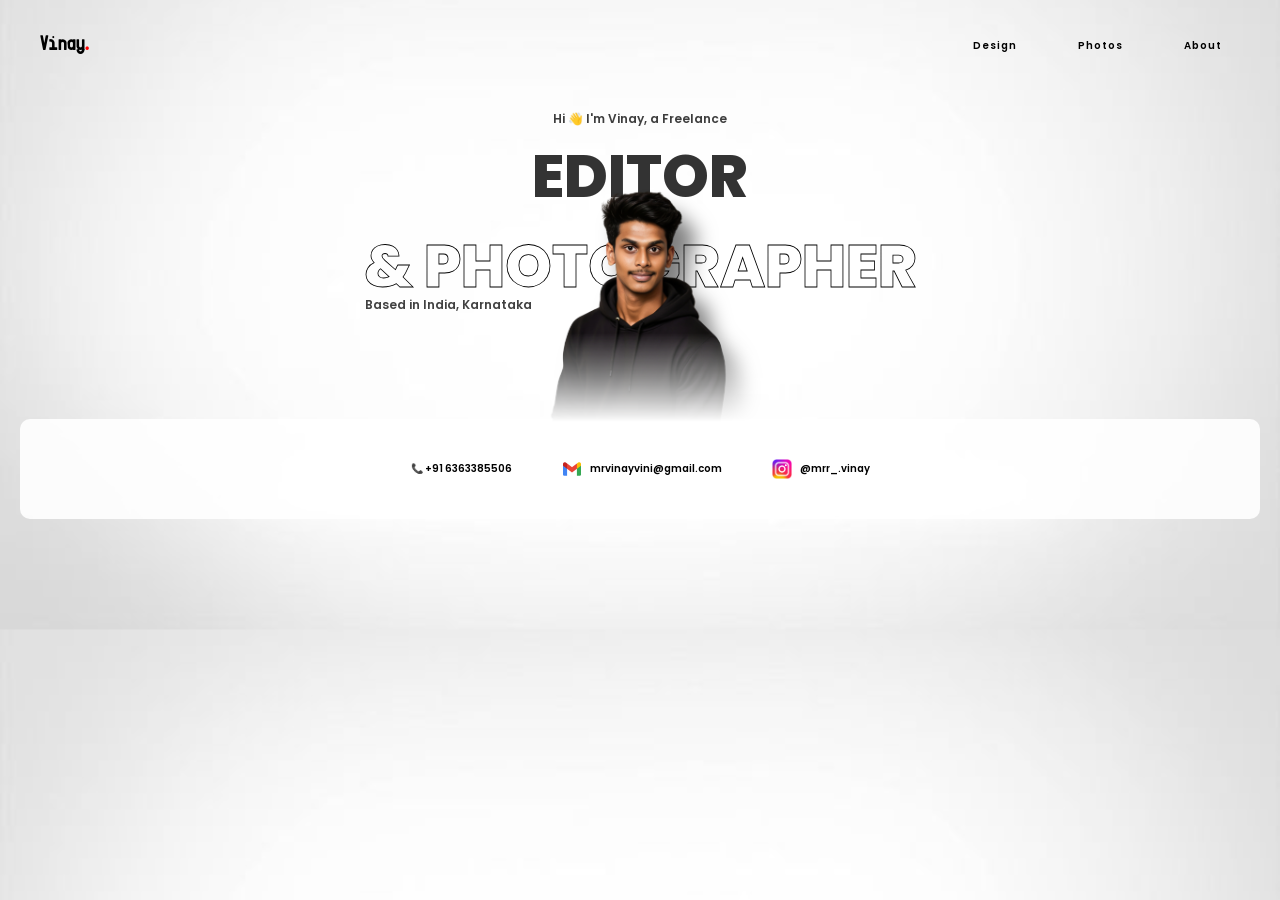
==== index.html @ d2a3b602 "Add files via upload" ====
<!DOCTYPE html>
<html lang="en">
<head>
    <meta charset="UTF-8">
    <meta name="viewport" content="width=device-width, initial-scale=1.0">
    <title>Vinay Portfolio</title>

    <!-- Favicon (For All Browsers) -->
    <link rel="icon" type="image/png" sizes="32x32" href="favicon1.png">
    <link rel="icon" type="image/png" sizes="16x16" href="favicon1.png">
    <link rel="shortcut icon" href="favicon1.png" type="image/png">

    <!-- Google Font: Poppins -->
    <link href="https://fonts.googleapis.com/css2?family=Poppins:wght@400;600;700;800&display=swap" rel="stylesheet">

    <style>
        @font-face {
    font-family: 'Targa';
    src: url('Targa.ttf') format('truetype');
}

        /*  About Section */
.about-section {
    display: flex;
    justify-content: space-between;
    align-items: center;
    padding: 120px 80px;
    margin-top: 200px;
    background: rgba(255, 255, 255, 0.9);
    border-radius: 20px;
}

.about-left {
    width: 50%;
    text-align: left;
}

.about-left h2 {
    font-size: 32px;
    margin-bottom: 20px;
}

.about-left p {
    font-size: 14px;
    line-height: 1.8;
    color: #333;
}

.about-right {
    width: 40%;
    text-align: right;
}

.about-right img {
    width: 300px;
    border-radius: 20px;
    box-shadow: 0px 20px 40px rgba(0,0,0,0.2);
}
/* Contact Section */
.contact-section {
    margin-top: 50px;
    padding: 40px;
    background: rgba(255, 255, 255, 0.9);
    border-radius: 10px;
}

.contact-row {
    display: flex;
    justify-content: center;
    align-items: center;
    gap: 50px;
    flex-wrap: wrap;
}

.contact-item {
    font-size: 10px;
    font-weight: 600;
}

.contact-item a {
    text-decoration: none;
    color: black;
    display: flex;
    align-items: center;
    gap: 8px;
    transition: 0.3s;
}

.contact-item a:hover {
    color: red;
}

.contact-item img {
    width: 20px;
    height: 20px;
}


/* Smooth Scroll */
html {
    scroll-behavior: smooth;
}

        body {
            font-family: 'Poppins', sans-serif;
            margin: 0;
            padding: 20px;
            background-image: url('backg.jpg');
            background-size: cover;
            background-position: center;
            text-align: center;
            cursor: pointer;
        }

        /* Top Left Logo */
        .logo {
            position: fixed;
            top: 30px;
            left: 40px;
            font-family: 'Targa', sans-serif;
            font-size: 18px;
            font-weight: 700;
            letter-spacing: 1px;
            z-index: 999;
            color: black;
        }

        .logo span {
            color: red;
        }

        /* Top Right Navigation */
        .nav {
            position: fixed;
            top: 30px;
            right: 40px;
            display: flex;
            gap: 25px;
            z-index: 999;
        }

        .nav a {
            text-decoration: none;
            font-size: 10px;
            font-weight: 600;
            letter-spacing: 1px;
            color: black;
            padding: 8px 18px;
            border-radius: 30px;
            transition: all 0.3s ease;
        }

        .nav a:hover {
            background-color: black;
            color: white;
        }

        .hero-text {
            font-size: 12px;
            font-weight: 600;
            color: rgb(61, 61, 61);
            transform: translateY(50px);
            margin-top: 40px;
            margin-bottom: 20px;
        }

        .container {
            position: relative;
            display: inline-block;
            margin-top: 10px;
        }

        /* Background Text */
        .background-text {
            position: absolute;
            top: 50%;
            left: 50%;
            transform: translate(-50%, -60%);
            font-size: 60px;
            font-weight: 800;
            white-space: nowrap;
            z-index: 1;
        }

        .web {
            color: rgba(0, 0, 0, 0.8);
        }

        .photo {
            color: transparent;
            -webkit-text-stroke: 0.8px black;
        }

        /* Profile Image */
        .profile-img {
            width: 250px;
            position: relative;
            z-index: 2;
            transform: translateY(60px);
            transition: transform 0.2s ease;
            mask-image: linear-gradient(to bottom, black 65%, transparent 100%);
            -webkit-mask-image: linear-gradient(to bottom, black 65%, transparent 100%);
            filter: drop-shadow(15px 20px 10px rgba(0, 0, 0, 0.5));
        }

        .location-text {
            position: absolute;
            top: 72%;
            left: -150px;
            font-size: 12px;
            font-weight: 600;
            color: rgb(65, 65, 65);
            white-space: nowrap;
        }
    </style>
</head>

<body>

    <!-- Logo -->
    <div class="logo">
        Vinay<span>.</span>
    </div>

    <!--Navigation -->
    <div class="nav">
        <a href="#">Design</a>
        <a href="photo.html">Photos</a>
        <a href="about.html">About</a>

    </div>

    <div class="hero-text">
        Hi 👋 I'm Vinay, a Freelance
    </div>

    <div class="container">

        <div class="background-text">
            <span class="web">EDITOR</span><br>
            <span class="photo">& PHOTOGRAPHER</span>
        </div>

        <img src="VINAY DP.png" alt="Vinay's Photo" class="profile-img">

        <div class="location-text">
            Based in India, Karnataka
        </div>

    </div>
   <!-- CONTACT SECTION -->
<section class="contact-section">

    <div class="contact-row">

        <div class="contact-item">
            📞 +91 6363385506
        </div>

        <div class="contact-item">
            <a href="mailto:mrvinayvini@gmail.com">
                <img src="mail.png" alt="Mail Logo">
                mrvinayvini@gmail.com
            </a>
        </div>

        <div class="contact-item">
            <a href="https://instagram.com/mrr_.vinay" target="_blank">
                <img src="insta.png" alt="Instagram Logo">
                @mrr_.vinay
            </a>
        </div>

    </div>


    <!-- Image Movement Effect -->
    <script>
        const container = document.querySelector(".container");
        const image = document.querySelector(".profile-img");

        container.addEventListener("mousemove", (e) => {
            const rect = container.getBoundingClientRect();
            const x = e.clientX - rect.left;
            const y = e.clientY - rect.top;

            const moveX = (x - rect.width / 2) / 25;
            const moveY = (y - rect.height / 2) / 25;

            image.style.transform = `translateY(60px) translate(${moveX}px, ${moveY}px)`;
        });

        container.addEventListener("mouseleave", () => {
            image.style.transform = "translateY(60px)";
        });
    </script>

</body>
</html>
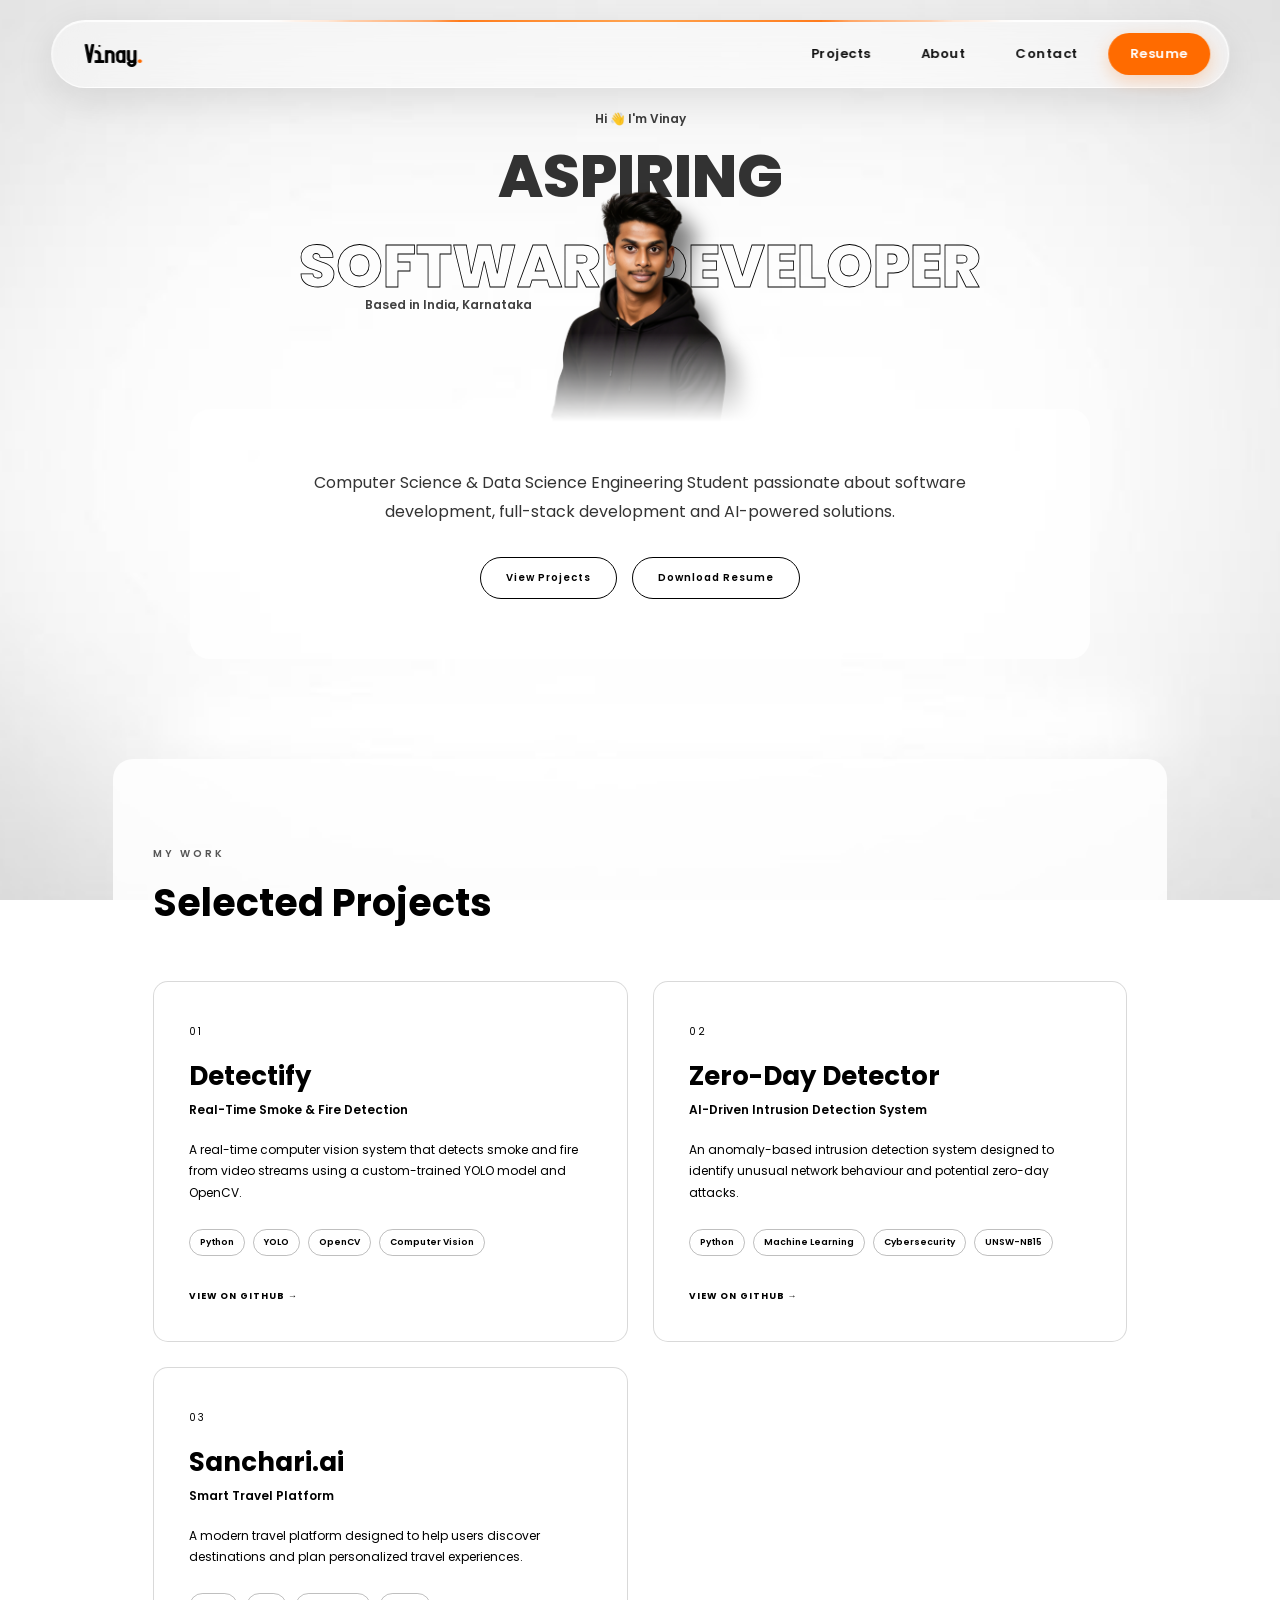
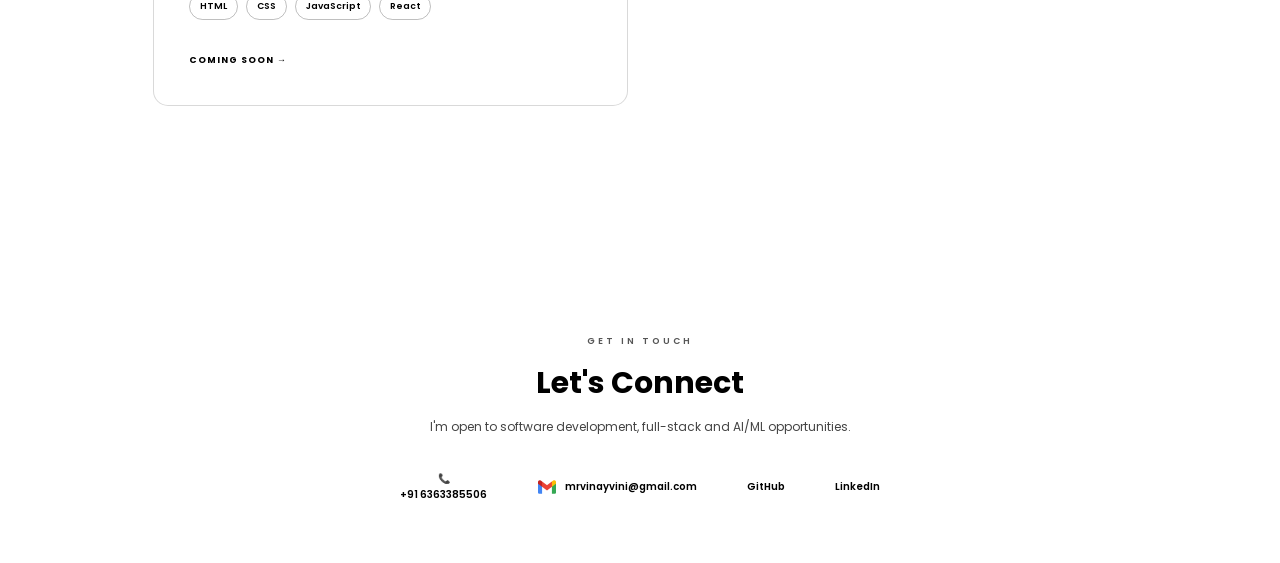
==== commit e966db26: "Updated portfolio header and about page" ====
--- a/index.html
+++ b/index.html
@@ -1,299 +1,696 @@
-<!DOCTYPE html>
-<html lang="en">
-<head>
-    <meta charset="UTF-8">
-    <meta name="viewport" content="width=device-width, initial-scale=1.0">
-    <title>Vinay Portfolio</title>
-
-    <!-- Favicon (For All Browsers) -->
-    <link rel="icon" type="image/png" sizes="32x32" href="favicon1.png">
-    <link rel="icon" type="image/png" sizes="16x16" href="favicon1.png">
-    <link rel="shortcut icon" href="favicon1.png" type="image/png">
-
-    <!-- Google Font: Poppins -->
-    <link href="https://fonts.googleapis.com/css2?family=Poppins:wght@400;600;700;800&display=swap" rel="stylesheet">
-
-    <style>
-        @font-face {
-    font-family: 'Targa';
-    src: url('Targa.ttf') format('truetype');
-}
-
-        /*  About Section */
-.about-section {
-    display: flex;
-    justify-content: space-between;
-    align-items: center;
-    padding: 120px 80px;
-    margin-top: 200px;
-    background: rgba(255, 255, 255, 0.9);
-    border-radius: 20px;
-}
-
-.about-left {
-    width: 50%;
-    text-align: left;
-}
-
-.about-left h2 {
-    font-size: 32px;
-    margin-bottom: 20px;
-}
-
-.about-left p {
-    font-size: 14px;
-    line-height: 1.8;
-    color: #333;
-}
-
-.about-right {
-    width: 40%;
-    text-align: right;
-}
-
-.about-right img {
-    width: 300px;
-    border-radius: 20px;
-    box-shadow: 0px 20px 40px rgba(0,0,0,0.2);
-}
-/* Contact Section */
-.contact-section {
-    margin-top: 50px;
-    padding: 40px;
-    background: rgba(255, 255, 255, 0.9);
-    border-radius: 10px;
-}
-
-.contact-row {
-    display: flex;
-    justify-content: center;
-    align-items: center;
-    gap: 50px;
-    flex-wrap: wrap;
-}
-
-.contact-item {
-    font-size: 10px;
-    font-weight: 600;
-}
-
-.contact-item a {
-    text-decoration: none;
-    color: black;
-    display: flex;
-    align-items: center;
-    gap: 8px;
-    transition: 0.3s;
-}
-
-.contact-item a:hover {
-    color: red;
-}
-
-.contact-item img {
-    width: 20px;
-    height: 20px;
-}
-
-
-/* Smooth Scroll */
-html {
-    scroll-behavior: smooth;
-}
-
-        body {
-            font-family: 'Poppins', sans-serif;
-            margin: 0;
-            padding: 20px;
-            background-image: url('backg.jpg');
-            background-size: cover;
-            background-position: center;
-            text-align: center;
-            cursor: pointer;
-        }
-
-        /* Top Left Logo */
-        .logo {
-            position: fixed;
-            top: 30px;
-            left: 40px;
-            font-family: 'Targa', sans-serif;
-            font-size: 18px;
-            font-weight: 700;
-            letter-spacing: 1px;
-            z-index: 999;
-            color: black;
-        }
-
-        .logo span {
-            color: red;
-        }
-
-        /* Top Right Navigation */
-        .nav {
-            position: fixed;
-            top: 30px;
-            right: 40px;
-            display: flex;
-            gap: 25px;
-            z-index: 999;
-        }
-
-        .nav a {
-            text-decoration: none;
-            font-size: 10px;
-            font-weight: 600;
-            letter-spacing: 1px;
-            color: black;
-            padding: 8px 18px;
-            border-radius: 30px;
-            transition: all 0.3s ease;
-        }
-
-        .nav a:hover {
-            background-color: black;
-            color: white;
-        }
-
-        .hero-text {
-            font-size: 12px;
-            font-weight: 600;
-            color: rgb(61, 61, 61);
-            transform: translateY(50px);
-            margin-top: 40px;
-            margin-bottom: 20px;
-        }
-
-        .container {
-            position: relative;
-            display: inline-block;
-            margin-top: 10px;
-        }
-
-        /* Background Text */
-        .background-text {
-            position: absolute;
-            top: 50%;
-            left: 50%;
-            transform: translate(-50%, -60%);
-            font-size: 60px;
-            font-weight: 800;
-            white-space: nowrap;
-            z-index: 1;
-        }
-
-        .web {
-            color: rgba(0, 0, 0, 0.8);
-        }
-
-        .photo {
-            color: transparent;
-            -webkit-text-stroke: 0.8px black;
-        }
-
-        /* Profile Image */
-        .profile-img {
-            width: 250px;
-            position: relative;
-            z-index: 2;
-            transform: translateY(60px);
-            transition: transform 0.2s ease;
-            mask-image: linear-gradient(to bottom, black 65%, transparent 100%);
-            -webkit-mask-image: linear-gradient(to bottom, black 65%, transparent 100%);
-            filter: drop-shadow(15px 20px 10px rgba(0, 0, 0, 0.5));
-        }
-
-        .location-text {
-            position: absolute;
-            top: 72%;
-            left: -150px;
-            font-size: 12px;
-            font-weight: 600;
-            color: rgb(65, 65, 65);
-            white-space: nowrap;
-        }
-    </style>
-</head>
-
-<body>
-
-    <!-- Logo -->
-    <div class="logo">
-        Vinay<span>.</span>
-    </div>
-
-    <!--Navigation -->
-    <div class="nav">
-        <a href="#">Design</a>
-        <a href="photo.html">Photos</a>
-        <a href="about.html">About</a>
-
-    </div>
-
-    <div class="hero-text">
-        Hi 👋 I'm Vinay, a Freelance
-    </div>
-
-    <div class="container">
-
-        <div class="background-text">
-            <span class="web">EDITOR</span><br>
-            <span class="photo">& PHOTOGRAPHER</span>
-        </div>
-
-        <img src="VINAY DP.png" alt="Vinay's Photo" class="profile-img">
-
-        <div class="location-text">
-            Based in India, Karnataka
-        </div>
-
-    </div>
-   <!-- CONTACT SECTION -->
-<section class="contact-section">
-
-    <div class="contact-row">
-
-        <div class="contact-item">
-            📞 +91 6363385506
-        </div>
-
-        <div class="contact-item">
-            <a href="mailto:mrvinayvini@gmail.com">
-                <img src="mail.png" alt="Mail Logo">
-                mrvinayvini@gmail.com
-            </a>
-        </div>
-
-        <div class="contact-item">
-            <a href="https://instagram.com/mrr_.vinay" target="_blank">
-                <img src="insta.png" alt="Instagram Logo">
-                @mrr_.vinay
-            </a>
-        </div>
-
-    </div>
-
-
-    <!-- Image Movement Effect -->
-    <script>
-        const container = document.querySelector(".container");
-        const image = document.querySelector(".profile-img");
-
-        container.addEventListener("mousemove", (e) => {
-            const rect = container.getBoundingClientRect();
-            const x = e.clientX - rect.left;
-            const y = e.clientY - rect.top;
-
-            const moveX = (x - rect.width / 2) / 25;
-            const moveY = (y - rect.height / 2) / 25;
-
-            image.style.transform = `translateY(60px) translate(${moveX}px, ${moveY}px)`;
-        });
-
-        container.addEventListener("mouseleave", () => {
-            image.style.transform = "translateY(60px)";
-        });
-    </script>
-
-</body>
-</html>
+<!DOCTYPE html>
+<html lang="en">
+
+<head>
+    <meta charset="UTF-8">
+    <meta name="viewport" content="width=device-width, initial-scale=1.0">
+
+    <title>Vinay | Portfolio</title>
+
+    <!-- =========================================
+         FAVICON
+    ========================================== -->
+
+    <link rel="icon"
+          type="image/png"
+          sizes="32x32"
+          href="assets/images/icons/favicon1.png">
+
+    <link rel="icon"
+          type="image/png"
+          sizes="16x16"
+          href="assets/images/icons/favicon1.png">
+
+    <link rel="shortcut icon"
+          href="assets/images/icons/favicon1.png"
+          type="image/png">
+
+
+    <!-- =========================================
+         GOOGLE FONT
+    ========================================== -->
+
+    <link
+        href="https://fonts.googleapis.com/css2?family=Poppins:wght@400;600;700;800&display=swap"
+        rel="stylesheet">
+
+
+    <!-- =========================================
+         MAIN CSS
+    ========================================== -->
+
+    <link rel="stylesheet"
+          href="assets/css/style.css">
+
+</head>
+
+
+<body>
+
+
+    <!-- =========================================
+         FLOATING WATER / GLASS HEADER
+    ========================================== -->
+
+    <header class="floating-header">
+
+
+        <!-- LOGO -->
+
+        <div class="header-logo">
+
+            Vinay<span>.</span>
+
+        </div>
+
+
+
+        <!-- NAVIGATION -->
+
+        <nav class="header-nav">
+
+
+            <!-- Projects -->
+
+            <a href="#projects">
+                Projects
+            </a>
+
+
+            <!-- About -->
+
+            <a href="about.html">
+                About
+            </a>
+
+
+            <!-- Contact -->
+
+            <a href="#contact">
+                Contact
+            </a>
+
+
+            <!-- Resume -->
+
+            <a
+                href="resume/Resume.pdf"
+                class="resume-btn"
+                download
+            >
+                Resume
+            </a>
+
+
+        </nav>
+
+    </header>
+
+
+
+    <!-- =========================================
+         HERO SECTION
+    ========================================== -->
+
+    <div class="hero-text">
+
+        Hi 👋 I'm Vinay
+
+    </div>
+
+
+
+    <div class="container">
+
+
+        <!-- BACKGROUND HERO TEXT -->
+
+        <div class="background-text">
+
+
+            <span class="web">
+
+                ASPIRING
+
+            </span>
+
+
+            <br>
+
+
+            <span class="photo">
+
+                SOFTWARE DEVELOPER
+
+            </span>
+
+
+        </div>
+
+
+
+        <!-- PROFILE IMAGE -->
+
+        <img
+            src="assets/images/profile/vinay-dp.png"
+            alt="Vinay"
+            class="profile-img"
+        >
+
+
+
+        <!-- LOCATION -->
+
+        <div class="location-text">
+
+            Based in India, Karnataka
+
+        </div>
+
+
+    </div>
+
+
+
+    <!-- =========================================
+         INTRODUCTION SECTION
+    ========================================== -->
+
+    <section class="intro-section">
+
+
+        <p>
+
+            Computer Science & Data Science Engineering Student
+            passionate about software development, full-stack
+            development and AI-powered solutions.
+
+        </p>
+
+
+
+        <!-- BUTTONS -->
+
+        <div class="intro-buttons">
+
+
+            <!-- VIEW PROJECTS -->
+
+            <a href="#projects">
+
+                View Projects
+
+            </a>
+
+
+
+            <!-- DOWNLOAD RESUME -->
+
+            <a
+                href="resume/Resume.pdf"
+                download
+            >
+
+                Download Resume
+
+            </a>
+
+
+        </div>
+
+
+    </section>
+
+
+
+    <!-- =========================================
+         PROJECTS SECTION
+    ========================================== -->
+
+    <section
+        id="projects"
+        class="projects-section"
+    >
+
+
+        <!-- SECTION HEADING -->
+
+        <div class="section-heading">
+
+
+            <span>
+
+                MY WORK
+
+            </span>
+
+
+            <h2>
+
+                Selected Projects
+
+            </h2>
+
+
+        </div>
+
+
+
+        <!-- PROJECT CONTAINER -->
+
+        <div class="projects-container">
+
+
+
+            <!-- =====================================
+                 PROJECT 01
+            ====================================== -->
+
+            <div class="project-card">
+
+
+                <small>
+
+                    01
+
+                </small>
+
+
+                <h3>
+
+                    Detectify
+
+                </h3>
+
+
+                <h4>
+
+                    Real-Time Smoke & Fire Detection
+
+                </h4>
+
+
+                <p>
+
+                    A real-time computer vision system that detects
+                    smoke and fire from video streams using a
+                    custom-trained YOLO model and OpenCV.
+
+                </p>
+
+
+
+                <!-- TECHNOLOGIES -->
+
+                <div class="tech-stack">
+
+
+                    <span>
+
+                        Python
+
+                    </span>
+
+
+                    <span>
+
+                        YOLO
+
+                    </span>
+
+
+                    <span>
+
+                        OpenCV
+
+                    </span>
+
+
+                    <span>
+
+                        Computer Vision
+
+                    </span>
+
+
+                </div>
+
+
+
+                <!-- GITHUB -->
+
+                <a
+                    href="https://github.com/VinayGayithra/fire-detection-using-yolov8"
+                    target="_blank"
+                    rel="noopener noreferrer"
+                >
+
+                    VIEW ON GITHUB →
+
+                </a>
+
+
+            </div>
+
+
+
+            <!-- =====================================
+                 PROJECT 02
+            ====================================== -->
+
+            <div class="project-card">
+
+
+                <small>
+
+                    02
+
+                </small>
+
+
+                <h3>
+
+                    Zero-Day Detector
+
+                </h3>
+
+
+                <h4>
+
+                    AI-Driven Intrusion Detection System
+
+                </h4>
+
+
+                <p>
+
+                    An anomaly-based intrusion detection system
+                    designed to identify unusual network behaviour
+                    and potential zero-day attacks.
+
+                </p>
+
+
+
+                <!-- TECHNOLOGIES -->
+
+                <div class="tech-stack">
+
+
+                    <span>
+
+                        Python
+
+                    </span>
+
+
+                    <span>
+
+                        Machine Learning
+
+                    </span>
+
+
+                    <span>
+
+                        Cybersecurity
+
+                    </span>
+
+
+                    <span>
+
+                        UNSW-NB15
+
+                    </span>
+
+
+                </div>
+
+
+
+                <!-- GITHUB -->
+
+                <a
+                    href="https://github.com/VinayGayithra/ZERO-DAY-ATTACK-DETECTION"
+                    target="_blank"
+                    rel="noopener noreferrer"
+                >
+
+                    VIEW ON GITHUB →
+
+                </a>
+
+
+            </div>
+
+
+
+            <!-- =====================================
+                 PROJECT 03
+            ====================================== -->
+
+            <div class="project-card">
+
+
+                <small>
+
+                    03
+
+                </small>
+
+
+                <h3>
+
+                    Sanchari.ai
+
+                </h3>
+
+
+                <h4>
+
+                    Smart Travel Platform
+
+                </h4>
+
+
+                <p>
+
+                    A modern travel platform designed to help users
+                    discover destinations and plan personalized
+                    travel experiences.
+
+                </p>
+
+
+
+                <!-- TECHNOLOGIES -->
+
+                <div class="tech-stack">
+
+
+                    <span>
+
+                        HTML
+
+                    </span>
+
+
+                    <span>
+
+                        CSS
+
+                    </span>
+
+
+                    <span>
+
+                        JavaScript
+
+                    </span>
+
+
+                    <span>
+
+                        React
+
+                    </span>
+
+
+                </div>
+
+
+
+                <!-- PROJECT STATUS -->
+
+                <a href="#">
+
+                    COMING SOON →
+
+                </a>
+
+
+            </div>
+
+
+        </div>
+
+
+    </section>
+
+
+
+    <!-- =========================================
+         CONTACT SECTION
+    ========================================== -->
+
+    <section
+        id="contact"
+        class="contact-section"
+    >
+
+
+        <!-- CONTACT HEADING -->
+
+        <div class="contact-heading">
+
+
+            <span>
+
+                GET IN TOUCH
+
+            </span>
+
+
+            <h2>
+
+                Let's Connect
+
+            </h2>
+
+
+            <p>
+
+                I'm open to software development,
+                full-stack and AI/ML opportunities.
+
+            </p>
+
+
+        </div>
+
+
+
+        <!-- CONTACT ROW -->
+
+        <div class="contact-row">
+
+
+
+            <!-- =================================
+                 PHONE
+            ================================== -->
+
+            <div class="contact-item">
+
+
+                📞
+
+
+                <a href="tel:+916363385506">
+
+                    +91 6363385506
+
+                </a>
+
+
+            </div>
+
+
+
+            <!-- =================================
+                 EMAIL
+            ================================== -->
+
+            <div class="contact-item">
+
+
+                <a href="mailto:mrvinayvini@gmail.com">
+
+
+                    <img
+                        src="assets/images/icons/mail.png"
+                        alt="Email"
+                    >
+
+
+                    mrvinayvini@gmail.com
+
+
+                </a>
+
+
+            </div>
+
+
+
+            <!-- =================================
+                 GITHUB
+            ================================== -->
+
+            <div class="contact-item">
+
+
+                <a
+                    href="https://github.com/VinayGayithra"
+                    target="_blank"
+                    rel="noopener noreferrer"
+                >
+
+                    GitHub
+
+                </a>
+
+
+            </div>
+
+
+
+            <!-- =================================
+                 LINKEDIN
+            ================================== -->
+
+            <div class="contact-item">
+
+
+                <a
+                    href="https://www.linkedin.com/in/vinay-gayithra"
+                    target="_blank"
+                    rel="noopener noreferrer"
+                >
+
+                    LinkedIn
+
+                </a>
+
+
+            </div>
+
+
+        </div>
+
+
+    </section>
+
+
+
+    <!-- =========================================
+         JAVASCRIPT
+    ========================================== -->
+
+    <script src="assets/js/main.js"></script>
+
+
+</body>
+
+</html>
--- a/assets/css/style.css
+++ b/assets/css/style.css
@@ -0,0 +1,1253 @@
+/* =========================================
+   CUSTOM FONT
+========================================= */
+
+@font-face {
+    font-family: 'Targa';
+    src: url('../fonts/Targa.ttf') format('truetype');
+}
+
+
+/* =========================================
+   GLOBAL
+========================================= */
+
+html {
+    scroll-behavior: smooth;
+}
+
+* {
+    box-sizing: border-box;
+}
+
+
+/* =========================================
+   BODY
+========================================= */
+
+body {
+    font-family: 'Poppins', sans-serif;
+
+    margin: 0;
+
+    padding: 20px;
+
+    background-image:
+        url('../images/background/backg.jpg');
+
+    background-size: cover;
+
+    background-position: center;
+
+    background-attachment: fixed;
+
+    text-align: center;
+
+    cursor: pointer;
+}
+
+
+/* =========================================
+   FLOATING WATER / GLASS HEADER
+========================================= */
+
+.floating-header {
+
+    position: fixed;
+
+    top: 20px;
+
+    left: 50%;
+
+    transform: translateX(-50%);
+
+    /* Increased header length */
+
+    width: 92%;
+
+    max-width: 1250px;
+
+    /* Increased header height */
+
+    height: 68px;
+
+    padding: 0 18px 0 32px;
+
+    display: flex;
+
+    align-items: center;
+
+    justify-content: space-between;
+
+    box-sizing: border-box;
+
+
+    /* Glass / Water Effect */
+
+    background:
+        rgba(255, 255, 255, 0.42);
+
+    backdrop-filter:
+        blur(20px);
+
+    -webkit-backdrop-filter:
+        blur(20px);
+
+
+    /* Glass Border */
+
+    border:
+        1px solid rgba(255, 255, 255, 0.85);
+
+    border-radius:
+        50px;
+
+
+    /* Floating Shadow */
+
+    box-shadow:
+
+        0 12px 40px
+        rgba(0, 0, 0, 0.10),
+
+        inset 0 1px 1px
+        rgba(255, 255, 255, 0.95);
+
+
+    z-index: 9999;
+
+    transition:
+        transform 0.35s ease,
+        box-shadow 0.35s ease;
+}
+
+
+/* =========================================
+   ORANGE WATER HIGHLIGHT
+========================================= */
+
+.floating-header::before {
+
+    content: "";
+
+    position: absolute;
+
+    top: -1px;
+
+    left: 18%;
+
+    width: 64%;
+
+    height: 2px;
+
+    border-radius: 50%;
+
+    background:
+        linear-gradient(
+            90deg,
+            transparent,
+            #ff6b00,
+            #ff9a3d,
+            #ff6b00,
+            transparent
+        );
+
+    opacity: 0.9;
+}
+
+
+/* =========================================
+   HEADER LOGO
+========================================= */
+
+.header-logo {
+
+    font-family: 'Targa', sans-serif;
+
+    /* Increased logo */
+
+    font-size: 22px;
+
+    font-weight: 700;
+
+    letter-spacing: 1px;
+
+    color: black;
+
+    white-space: nowrap;
+}
+
+.header-logo span {
+
+    color:
+        #ff6b00;
+}
+
+
+/* =========================================
+   HEADER NAVIGATION
+========================================= */
+
+.header-nav {
+
+    display: flex;
+
+    align-items: center;
+
+    /* More space between links */
+
+    gap: 10px;
+}
+
+
+/* =========================================
+   NAVIGATION LINKS
+========================================= */
+
+.header-nav a {
+
+    position: relative;
+
+    text-decoration: none;
+
+    color: #111;
+
+    /* Increased font size */
+
+    font-size: 13px;
+
+    font-weight: 600;
+
+    letter-spacing: 0.5px;
+
+    /* Increased button size */
+
+    padding: 11px 20px;
+
+    border-radius: 30px;
+
+    transition:
+        background 0.3s ease,
+        color 0.3s ease,
+        transform 0.3s ease;
+}
+
+
+/* =========================================
+   NAVIGATION HOVER
+========================================= */
+
+.header-nav a:hover {
+
+    background:
+        rgba(255, 107, 0, 0.12);
+
+    color:
+        #ff6b00;
+
+    transform:
+        translateY(-2px);
+}
+
+
+/* =========================================
+   RESUME BUTTON
+========================================= */
+
+.header-nav .resume-btn {
+
+    background:
+        #ff6b00;
+
+    color:
+        white;
+
+    padding:
+        11px 22px;
+
+    box-shadow:
+        0 6px 18px
+        rgba(255, 107, 0, 0.25);
+}
+
+
+.header-nav .resume-btn:hover {
+
+    background:
+        #e85d00;
+
+    color:
+        white;
+
+    transform:
+        translateY(-2px);
+}
+
+
+/* =========================================
+   HEADER FLOATING HOVER
+========================================= */
+
+.floating-header:hover {
+
+    transform:
+        translateX(-50%)
+        translateY(-3px);
+
+    box-shadow:
+
+        0 18px 45px
+        rgba(0, 0, 0, 0.13),
+
+        inset 0 1px 1px
+        rgba(255, 255, 255, 0.95);
+}
+
+
+/* =========================================
+   HERO TEXT
+========================================= */
+
+.hero-text {
+
+    font-size:
+        12px;
+
+    font-weight:
+        600;
+
+    color:
+        rgb(61, 61, 61);
+
+    transform:
+        translateY(50px);
+
+    margin-top:
+        40px;
+
+    margin-bottom:
+        20px;
+}
+
+
+/* =========================================
+   HERO CONTAINER
+========================================= */
+
+.container {
+
+    position:
+        relative;
+
+    display:
+        inline-block;
+
+    margin-top:
+        10px;
+}
+
+
+/* =========================================
+   BACKGROUND HERO TEXT
+========================================= */
+
+.background-text {
+
+    position:
+        absolute;
+
+    top:
+        50%;
+
+    left:
+        50%;
+
+    transform:
+        translate(-50%, -60%);
+
+    font-size:
+        60px;
+
+    font-weight:
+        800;
+
+    white-space:
+        nowrap;
+
+    z-index:
+        1;
+}
+
+
+.web {
+
+    color:
+        rgba(0, 0, 0, 0.8);
+}
+
+
+.photo {
+
+    color:
+        transparent;
+
+    -webkit-text-stroke:
+        0.8px black;
+}
+
+
+/* =========================================
+   PROFILE IMAGE
+========================================= */
+
+.profile-img {
+
+    width:
+        250px;
+
+    position:
+        relative;
+
+    z-index:
+        2;
+
+    transform:
+        translateY(60px);
+
+    transition:
+        transform 0.2s ease;
+
+    mask-image:
+        linear-gradient(
+            to bottom,
+            black 65%,
+            transparent 100%
+        );
+
+    -webkit-mask-image:
+        linear-gradient(
+            to bottom,
+            black 65%,
+            transparent 100%
+        );
+
+    filter:
+        drop-shadow(
+            15px 20px 10px
+            rgba(0, 0, 0, 0.5)
+        );
+}
+
+
+/* =========================================
+   LOCATION
+========================================= */
+
+.location-text {
+
+    position:
+        absolute;
+
+    top:
+        72%;
+
+    left:
+        -150px;
+
+    font-size:
+        12px;
+
+    font-weight:
+        600;
+
+    color:
+        rgb(65, 65, 65);
+
+    white-space:
+        nowrap;
+}
+
+
+/* =========================================
+   INTRODUCTION SECTION
+========================================= */
+
+.intro-section {
+
+    width:
+        80%;
+
+    max-width:
+        900px;
+
+    margin:
+        40px auto 100px;
+
+    padding:
+        60px 40px;
+
+    background:
+        rgba(255, 255, 255, 0.85);
+
+    border-radius:
+        20px;
+
+    text-align:
+        center;
+}
+
+
+.intro-section p {
+
+    max-width:
+        700px;
+
+    margin:
+        0 auto;
+
+    font-size:
+        16px;
+
+    line-height:
+        1.8;
+
+    color:
+        #333;
+}
+
+
+/* =========================================
+   INTRO BUTTONS
+========================================= */
+
+.intro-buttons {
+
+    margin-top:
+        30px;
+
+    display:
+        flex;
+
+    justify-content:
+        center;
+
+    gap:
+        15px;
+
+    flex-wrap:
+        wrap;
+}
+
+
+.intro-buttons a {
+
+    display:
+        inline-block;
+
+    padding:
+        12px 25px;
+
+    border:
+        1px solid black;
+
+    border-radius:
+        30px;
+
+    color:
+        black;
+
+    text-decoration:
+        none;
+
+    font-size:
+        10px;
+
+    font-weight:
+        600;
+
+    letter-spacing:
+        1px;
+
+    transition:
+        all 0.3s ease;
+}
+
+
+.intro-buttons a:hover {
+
+    background:
+        black;
+
+    color:
+        white;
+
+    transform:
+        translateY(-3px);
+}
+
+
+/* =========================================
+   PROJECTS SECTION
+========================================= */
+
+.projects-section {
+
+    width:
+        85%;
+
+    max-width:
+        1100px;
+
+    margin:
+        100px auto;
+
+    padding:
+        80px 40px;
+
+    background:
+        rgba(255, 255, 255, 0.88);
+
+    border-radius:
+        20px;
+}
+
+
+/* =========================================
+   PROJECT SECTION HEADING
+========================================= */
+
+.section-heading {
+
+    text-align:
+        left;
+
+    margin-bottom:
+        50px;
+}
+
+
+.section-heading span {
+
+    font-size:
+        10px;
+
+    font-weight:
+        600;
+
+    letter-spacing:
+        3px;
+
+    color:
+        #555;
+}
+
+
+.section-heading h2 {
+
+    margin-top:
+        10px;
+
+    font-size:
+        38px;
+
+    font-weight:
+        700;
+}
+
+
+/* =========================================
+   PROJECT GRID
+========================================= */
+
+.projects-container {
+
+    display:
+        grid;
+
+    grid-template-columns:
+        repeat(2, 1fr);
+
+    gap:
+        25px;
+}
+
+
+/* =========================================
+   PROJECT CARD
+========================================= */
+
+.project-card {
+
+    padding:
+        35px;
+
+    text-align:
+        left;
+
+    border:
+        1px solid rgba(0, 0, 0, 0.15);
+
+    border-radius:
+        15px;
+
+    background:
+        rgba(255, 255, 255, 0.55);
+
+    transition:
+        all 0.35s ease;
+}
+
+
+/* =========================================
+   PROJECT CARD HOVER
+========================================= */
+
+.project-card:hover {
+
+    background:
+        #ff6b00;
+
+    border-color:
+        #ff6b00;
+
+    transform:
+        translateY(-8px);
+
+    box-shadow:
+        0 20px 45px
+        rgba(255, 107, 0, 0.30);
+}
+
+
+/* =========================================
+   PROJECT TEXT
+   ALWAYS BLACK
+========================================= */
+
+.project-card small,
+.project-card h3,
+.project-card h4,
+.project-card p {
+
+    color:
+        black;
+}
+
+
+/* =========================================
+   PROJECT NUMBER
+========================================= */
+
+.project-card small {
+
+    font-size:
+        10px;
+
+    letter-spacing:
+        2px;
+}
+
+
+/* =========================================
+   PROJECT TITLE
+========================================= */
+
+.project-card h3 {
+
+    margin:
+        15px 0 5px;
+
+    font-size:
+        26px;
+
+    font-weight:
+        700;
+}
+
+
+.project-card h4 {
+
+    margin:
+        0 0 20px;
+
+    font-size:
+        12px;
+
+    font-weight:
+        600;
+}
+
+
+/* =========================================
+   PROJECT DESCRIPTION
+========================================= */
+
+.project-card p {
+
+    font-size:
+        12px;
+
+    line-height:
+        1.8;
+}
+
+
+/* =========================================
+   TECHNOLOGY TAGS
+========================================= */
+
+.tech-stack {
+
+    display:
+        flex;
+
+    flex-wrap:
+        wrap;
+
+    gap:
+        8px;
+
+    margin:
+        25px 0;
+}
+
+
+.tech-stack span {
+
+    padding:
+        6px 10px;
+
+    border:
+        1px solid rgba(0, 0, 0, 0.25);
+
+    border-radius:
+        20px;
+
+    font-size:
+        9px;
+
+    font-weight:
+        600;
+
+    color:
+        black;
+
+    transition:
+        all 0.3s ease;
+}
+
+
+/* =========================================
+   TAG HOVER
+========================================= */
+
+.project-card:hover .tech-stack span {
+
+    color:
+        black;
+
+    border-color:
+        black;
+}
+
+
+/* =========================================
+   GITHUB LINK
+========================================= */
+
+.project-card a {
+
+    display:
+        inline-block;
+
+    margin-top:
+        5px;
+
+    color:
+        black;
+
+    text-decoration:
+        none;
+
+    font-size:
+        9px;
+
+    font-weight:
+        700;
+
+    letter-spacing:
+        1px;
+
+    transition:
+        all 0.3s ease;
+}
+
+
+/* =========================================
+   GITHUB HOVER
+========================================= */
+
+.project-card a:hover {
+
+    color:
+        white;
+
+    background:
+        black;
+
+    padding:
+        8px 12px;
+
+    border-radius:
+        20px;
+}
+
+
+/* =========================================
+   CONTACT SECTION
+========================================= */
+
+.contact-section {
+
+    margin-top:
+        50px;
+
+    padding:
+        40px;
+
+    background:
+        rgba(255, 255, 255, 0.9);
+
+    border-radius:
+        10px;
+}
+
+
+.contact-row {
+
+    display:
+        flex;
+
+    justify-content:
+        center;
+
+    align-items:
+        center;
+
+    gap:
+        50px;
+
+    flex-wrap:
+        wrap;
+}
+
+
+.contact-item {
+
+    font-size:
+        10px;
+
+    font-weight:
+        600;
+}
+
+
+.contact-item a {
+
+    text-decoration:
+        none;
+
+    color:
+        black;
+
+    display:
+        flex;
+
+    align-items:
+        center;
+
+    gap:
+        8px;
+
+    transition:
+        0.3s;
+}
+
+
+.contact-item a:hover {
+
+    color:
+        #ff6b00;
+}
+
+
+.contact-item img {
+
+    width:
+        20px;
+
+    height:
+        20px;
+}
+
+
+/* =========================================
+   CONTACT HEADING
+========================================= */
+
+.contact-heading {
+
+    text-align:
+        center;
+
+    margin-bottom:
+        35px;
+}
+
+
+.contact-heading span {
+
+    font-size:
+        9px;
+
+    font-weight:
+        600;
+
+    letter-spacing:
+        3px;
+
+    color:
+        #555;
+}
+
+
+.contact-heading h2 {
+
+    margin:
+        10px 0;
+
+    font-size:
+        30px;
+}
+
+
+.contact-heading p {
+
+    font-size:
+        12px;
+
+    color:
+        #444;
+}
+
+
+/* =========================================
+   MOBILE RESPONSIVE
+========================================= */
+
+@media screen and (max-width: 768px) {
+
+    body {
+        padding:
+            15px;
+    }
+
+
+    /* HEADER */
+
+    .floating-header {
+
+        top:
+            15px;
+
+        width:
+            94%;
+
+        height:
+            58px;
+
+        padding:
+            0 10px 0 20px;
+    }
+
+
+    .header-logo {
+
+        font-size:
+            17px;
+    }
+
+
+    .header-nav {
+
+        gap:
+            2px;
+    }
+
+
+    .header-nav a {
+
+        font-size:
+            9px;
+
+        padding:
+            8px 10px;
+    }
+
+
+    .header-nav .resume-btn {
+
+        padding:
+            8px 12px;
+    }
+
+
+    /* HERO */
+
+    .hero-text {
+
+        margin-top:
+            45px;
+    }
+
+
+    .background-text {
+
+        font-size:
+            35px;
+
+        white-space:
+            normal;
+
+        width:
+            100vw;
+    }
+
+
+    .profile-img {
+
+        width:
+            190px;
+    }
+
+
+    .location-text {
+
+        left:
+            -80px;
+
+        font-size:
+            9px;
+    }
+
+
+    /* INTRO */
+
+    .intro-section {
+
+        width:
+            85%;
+
+        margin-top:
+            50px;
+
+        padding:
+            40px 20px;
+    }
+
+
+    .intro-section p {
+
+        font-size:
+            13px;
+    }
+
+
+    /* PROJECTS */
+
+    .projects-section {
+
+        width:
+            90%;
+
+        padding:
+            50px 20px;
+    }
+
+
+    .section-heading h2 {
+
+        font-size:
+            28px;
+    }
+
+
+    .projects-container {
+
+        grid-template-columns:
+            1fr;
+    }
+
+
+    .project-card {
+
+        padding:
+            25px;
+    }
+
+
+    /* CONTACT */
+
+    .contact-section {
+
+        padding:
+            30px 15px;
+    }
+
+
+    .contact-row {
+
+        gap:
+            20px;
+    }
+
+}
+
+
+/* =========================================
+   SMALL MOBILE
+========================================= */
+
+@media screen and (max-width: 500px) {
+
+    .floating-header {
+
+        width:
+            95%;
+    }
+
+
+    .header-nav a {
+
+        font-size:
+            8px;
+
+        padding:
+            7px 8px;
+    }
+
+
+    .header-nav .resume-btn {
+
+        padding:
+            7px 10px;
+    }
+
+
+    .header-logo {
+
+        font-size:
+            16px;
+    }
+
+}
